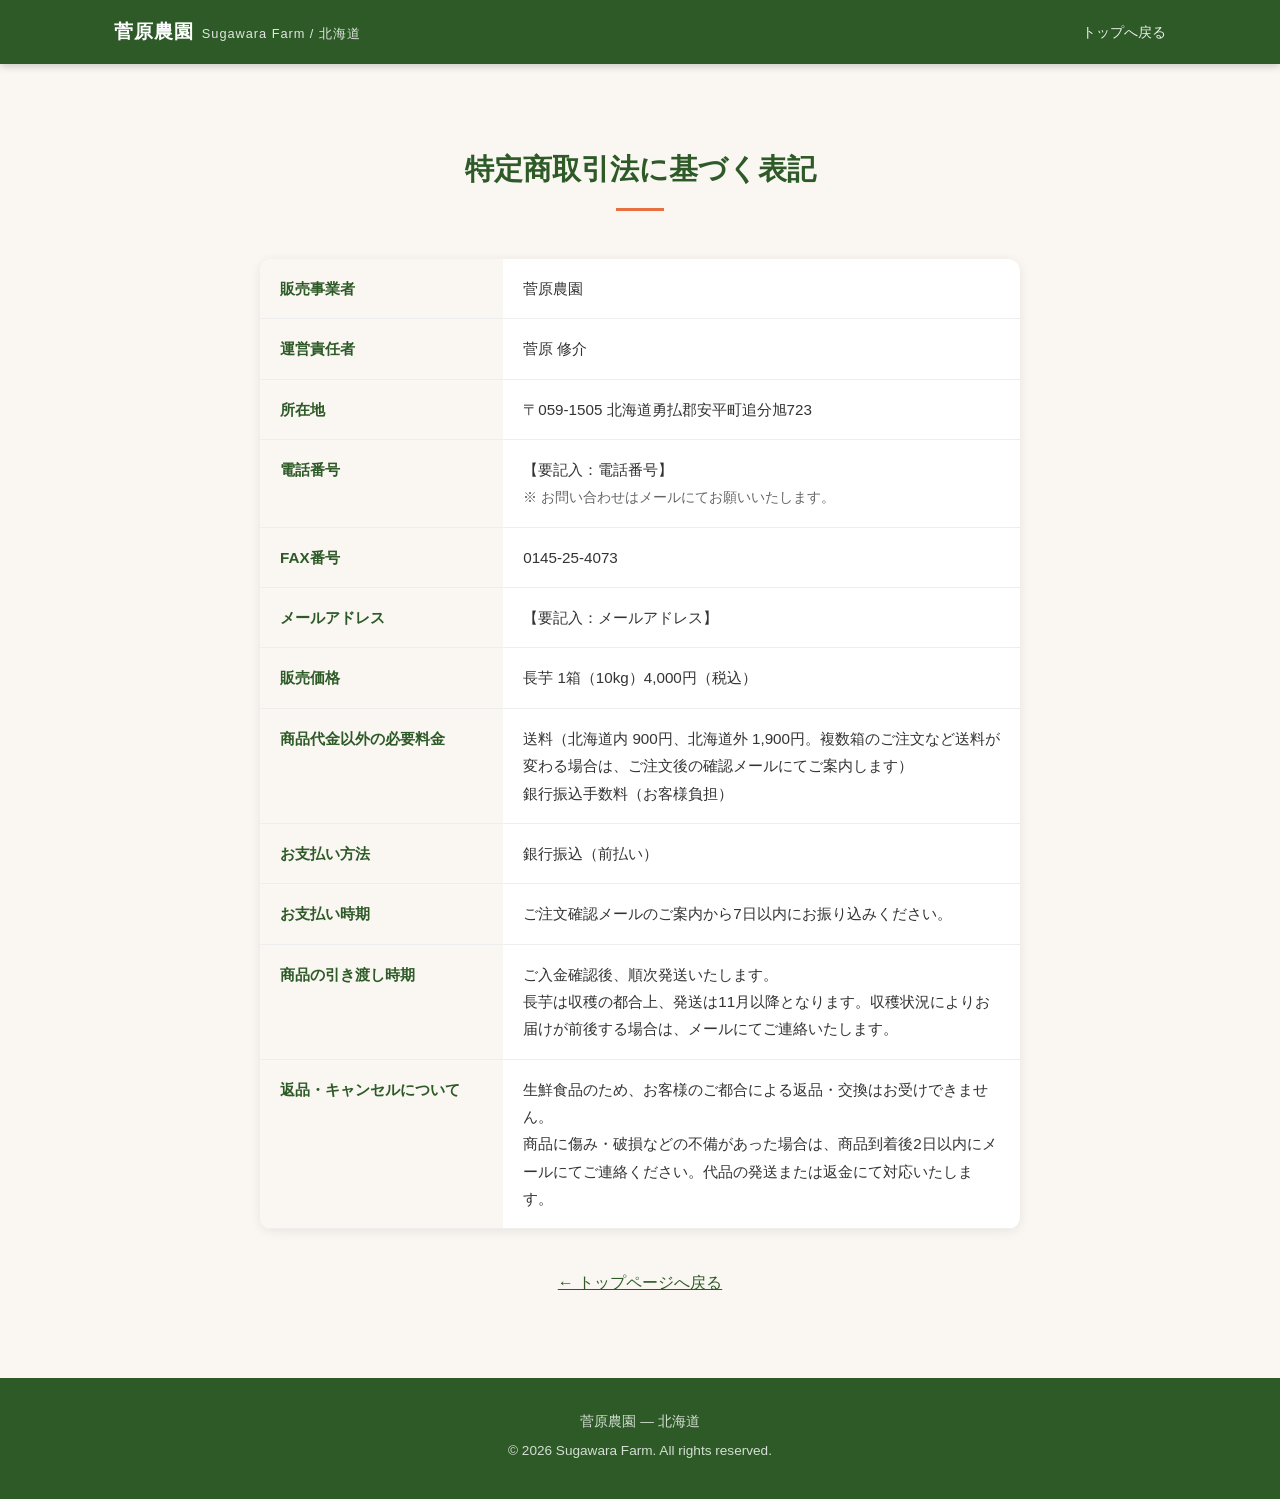
==== tokushoho.html @ b180382d "送料(道内900円・道外1,900円)と運営責任者名を追加 Co-Authored-By: Claude Fable 5 <noreply@anthropic.com>" ====
<!DOCTYPE html>
<html lang="ja">
<head>
  <meta charset="UTF-8">
  <meta name="viewport" content="width=device-width, initial-scale=1.0">
  <title>特定商取引法に基づく表記 | 菅原農園</title>
  <meta name="robots" content="noindex">
  <link rel="stylesheet" href="css/style.css">
</head>
<body>

  <!-- ヘッダー -->
  <header>
    <div class="header-inner">
      <div class="logo">
        菅原農園<span>Sugawara Farm / 北海道</span>
      </div>
      <nav>
        <ul>
          <li><a href="index.html">トップへ戻る</a></li>
        </ul>
      </nav>
    </div>
  </header>

  <section>
    <div class="section-inner">
      <h2 class="section-title">特定商取引法に基づく表記</h2>

      <table class="legal-table">
        <tr>
          <th>販売事業者</th>
          <td>菅原農園</td>
        </tr>
        <tr>
          <th>運営責任者</th>
          <td>菅原 修介</td>
        </tr>
        <tr>
          <th>所在地</th>
          <td>〒059-1505 北海道勇払郡安平町追分旭723</td>
        </tr>
        <tr>
          <th>電話番号</th>
          <td>【要記入：電話番号】<br>
          <span class="legal-note">※ お問い合わせはメールにてお願いいたします。</span></td>
        </tr>
        <tr>
          <th>FAX番号</th>
          <td>0145-25-4073</td>
        </tr>
        <tr>
          <th>メールアドレス</th>
          <td>【要記入：メールアドレス】</td>
        </tr>
        <tr>
          <th>販売価格</th>
          <td>長芋 1箱（10kg）4,000円（税込）</td>
        </tr>
        <tr>
          <th>商品代金以外の必要料金</th>
          <td>送料（北海道内 900円、北海道外 1,900円。複数箱のご注文など送料が変わる場合は、ご注文後の確認メールにてご案内します）<br>
          銀行振込手数料（お客様負担）</td>
        </tr>
        <tr>
          <th>お支払い方法</th>
          <td>銀行振込（前払い）</td>
        </tr>
        <tr>
          <th>お支払い時期</th>
          <td>ご注文確認メールのご案内から7日以内にお振り込みください。</td>
        </tr>
        <tr>
          <th>商品の引き渡し時期</th>
          <td>ご入金確認後、順次発送いたします。<br>
          長芋は収穫の都合上、発送は11月以降となります。収穫状況によりお届けが前後する場合は、メールにてご連絡いたします。</td>
        </tr>
        <tr>
          <th>返品・キャンセルについて</th>
          <td>生鮮食品のため、お客様のご都合による返品・交換はお受けできません。<br>
          商品に傷み・破損などの不備があった場合は、商品到着後2日以内にメールにてご連絡ください。代品の発送または返金にて対応いたします。</td>
        </tr>
      </table>

      <p class="legal-back"><a href="index.html">← トップページへ戻る</a></p>
    </div>
  </section>

  <!-- フッター -->
  <footer>
    <p>菅原農園 — 北海道</p>
    <p>&copy; 2026 Sugawara Farm. All rights reserved.</p>
  </footer>

</body>
</html>
---- css/style.css ----
/* ===========================
   菅原農園 - スタイルシート
   =========================== */

/* リセット・基本設定 */
*, *::before, *::after {
  box-sizing: border-box;
  margin: 0;
  padding: 0;
}

:root {
  --green:      #2D5A27;
  --green-light:#4A8C3F;
  --brown:      #6B4C2A;
  --accent:     #E86F40;
  --bg:         #FAF7F2;
  --white:      #FFFFFF;
  --text:       #333333;
  --text-light: #666666;
}

html {
  scroll-behavior: smooth;
}

body {
  font-family: 'Hiragino Kaku Gothic ProN', 'Noto Sans JP', sans-serif;
  background-color: var(--bg);
  color: var(--text);
  line-height: 1.8;
}

img {
  max-width: 100%;
  height: auto;
  display: block;
}

a {
  color: inherit;
  text-decoration: none;
}

/* ===========================
   ヘッダー・ナビ
   =========================== */
header {
  background-color: var(--green);
  position: sticky;
  top: 0;
  z-index: 100;
  box-shadow: 0 2px 8px rgba(0,0,0,0.2);
}

.header-inner {
  max-width: 1100px;
  margin: 0 auto;
  padding: 0 24px;
  display: flex;
  align-items: center;
  justify-content: space-between;
  height: 64px;
}

.logo {
  color: var(--white);
  font-size: 1.2rem;
  font-weight: bold;
  letter-spacing: 0.05em;
}

.logo span {
  font-size: 0.8rem;
  font-weight: normal;
  margin-left: 8px;
  opacity: 0.85;
}

nav ul {
  list-style: none;
  display: flex;
  gap: 28px;
}

nav a {
  color: var(--white);
  font-size: 0.9rem;
  opacity: 0.9;
  transition: opacity 0.2s;
}

nav a:hover {
  opacity: 1;
  border-bottom: 2px solid var(--accent);
}

/* ===========================
   ヒーローセクション
   =========================== */
.hero {
  background: linear-gradient(135deg, var(--green) 0%, var(--green-light) 60%, #7AB648 100%);
  color: var(--white);
  text-align: center;
  padding: 100px 24px;
}

.hero-catchcopy {
  font-size: clamp(1.8rem, 4vw, 3rem);
  font-weight: bold;
  letter-spacing: 0.1em;
  margin-bottom: 16px;
}

.hero-sub {
  font-size: 1rem;
  opacity: 0.9;
  margin-bottom: 40px;
}

.hero-btn {
  display: inline-block;
  background-color: var(--accent);
  color: var(--white);
  padding: 14px 40px;
  border-radius: 40px;
  font-size: 1rem;
  font-weight: bold;
  transition: background-color 0.2s, transform 0.2s;
}

.hero-btn:hover {
  background-color: #d45e30;
  transform: translateY(-2px);
}

/* ===========================
   セクション共通
   =========================== */
section {
  padding: 80px 24px;
}

.section-inner {
  max-width: 1100px;
  margin: 0 auto;
}

.section-title {
  font-size: 1.8rem;
  font-weight: bold;
  color: var(--green);
  text-align: center;
  margin-bottom: 8px;
}

.section-title::after {
  content: '';
  display: block;
  width: 48px;
  height: 3px;
  background-color: var(--accent);
  margin: 12px auto 48px;
}

/* ===========================
   農園紹介
   =========================== */
#about {
  background-color: var(--white);
}

.about-grid {
  display: grid;
  grid-template-columns: 1fr 1fr;
  gap: 48px;
  align-items: center;
}

.about-text p {
  margin-bottom: 16px;
  color: var(--text);
}

.about-img {
  background-color: #e8e8e8;
  border-radius: 12px;
  height: 280px;
  display: flex;
  align-items: center;
  justify-content: center;
  color: var(--text-light);
  font-size: 0.9rem;
}

/* ===========================
   商品
   =========================== */
#products {
  background-color: var(--bg);
}

.products-grid {
  display: grid;
  grid-template-columns: repeat(4, 1fr);
  gap: 32px;
}

@media (max-width: 900px) {
  .products-grid {
    grid-template-columns: repeat(2, 1fr);
  }
}

@media (max-width: 480px) {
  .products-grid {
    grid-template-columns: 1fr;
  }
}

.product-card {
  background-color: var(--white);
  border-radius: 12px;
  overflow: hidden;
  box-shadow: 0 2px 12px rgba(0,0,0,0.08);
  transition: transform 0.2s, box-shadow 0.2s;
}

.product-card:hover {
  transform: translateY(-4px);
  box-shadow: 0 8px 24px rgba(0,0,0,0.12);
}

.product-img {
  background-color: #e8e8e8;
  height: 220px;
  overflow: hidden;
  position: relative;
}

.product-img img {
  position: absolute;
  top: 0;
  left: 0;
  width: 100%;
  height: 100%;
  object-fit: cover;
  object-position: center;
}

.product-img.melon   { background-color: #fde8dc; }
.product-img.nagaimo { background-color: #e8eedc; }
.product-img.gobo    { background-color: #ede4d4; }
.product-img.rice    { background-color: #fdf6dc; }

.product-body {
  padding: 20px;
}

.product-name {
  font-size: 1.1rem;
  font-weight: bold;
  color: var(--green);
  margin-bottom: 8px;
}

.product-season {
  display: inline-block;
  background-color: var(--bg);
  color: var(--brown);
  font-size: 0.75rem;
  padding: 2px 10px;
  border-radius: 20px;
  margin-bottom: 10px;
}

.product-desc {
  font-size: 0.9rem;
  color: var(--text-light);
}

/* ===========================
   注文フォーム
   =========================== */
#order {
  background-color: var(--white);
}

/* 価格表示 */
.price-box {
  max-width: 640px;
  margin: 0 auto 32px;
  background-color: var(--bg);
  border: 2px solid var(--green);
  border-radius: 12px;
  padding: 28px 24px;
  text-align: center;
}

.price-item {
  font-size: 1.1rem;
  font-weight: bold;
  color: var(--text);
  margin-bottom: 4px;
}

.price-value {
  font-size: 2.4rem;
  font-weight: bold;
  color: var(--green);
  line-height: 1.3;
  margin-bottom: 12px;
}

.price-value span {
  font-size: 1rem;
  color: var(--text);
  margin-left: 4px;
}

.price-note {
  font-size: 0.85rem;
  color: var(--text-light);
}

/* 注文の流れ */
.order-flow {
  max-width: 640px;
  margin: 0 auto 48px;
}

.order-flow h3 {
  font-size: 1.1rem;
  color: var(--green);
  text-align: center;
  margin-bottom: 20px;
}

.order-flow ol {
  list-style: none;
  counter-reset: flow;
}

.order-flow li {
  counter-increment: flow;
  position: relative;
  padding: 14px 16px 14px 56px;
  background-color: var(--bg);
  border-radius: 8px;
  margin-bottom: 10px;
  font-size: 0.95rem;
  color: var(--text-light);
}

.order-flow li strong {
  color: var(--text);
}

.order-flow li::before {
  content: counter(flow);
  position: absolute;
  left: 16px;
  top: 16px;
  width: 28px;
  height: 28px;
  background-color: var(--accent);
  color: var(--white);
  border-radius: 50%;
  display: flex;
  align-items: center;
  justify-content: center;
  font-weight: bold;
  font-size: 0.9rem;
}

.order-note {
  text-align: center;
  color: var(--text-light);
  margin-bottom: 40px;
  font-size: 0.95rem;
}

.order-form {
  max-width: 640px;
  margin: 0 auto;
}

.form-group {
  margin-bottom: 24px;
}

.form-group label {
  display: block;
  font-weight: bold;
  margin-bottom: 6px;
  color: var(--text);
  font-size: 0.95rem;
}

.form-group label .required {
  color: var(--accent);
  margin-left: 4px;
  font-size: 0.8rem;
}

.form-group input,
.form-group select,
.form-group textarea {
  width: 100%;
  padding: 12px 16px;
  border: 1px solid #ccc;
  border-radius: 8px;
  font-size: 1rem;
  font-family: inherit;
  background-color: var(--bg);
  transition: border-color 0.2s;
}

.form-group input:focus,
.form-group select:focus,
.form-group textarea:focus {
  outline: none;
  border-color: var(--green);
}

.form-group textarea {
  height: 120px;
  resize: vertical;
}

.form-submit {
  text-align: center;
}

.submit-btn {
  background-color: var(--green);
  color: var(--white);
  border: none;
  padding: 16px 56px;
  border-radius: 40px;
  font-size: 1rem;
  font-weight: bold;
  cursor: pointer;
  transition: background-color 0.2s, transform 0.2s;
}

.submit-btn:hover {
  background-color: var(--green-light);
  transform: translateY(-2px);
}

/* ===========================
   お問い合わせ・アクセス
   =========================== */
#contact {
  background-color: var(--bg);
}

.contact-grid {
  display: grid;
  grid-template-columns: 1fr 1fr;
  gap: 48px;
}

.contact-info h3 {
  font-size: 1.1rem;
  color: var(--green);
  margin-bottom: 16px;
}

.contact-info p {
  color: var(--text-light);
  margin-bottom: 8px;
}

.contact-info a {
  color: var(--green);
  text-decoration: underline;
}

.map-placeholder {
  background-color: #e0e0e0;
  border-radius: 12px;
  height: 240px;
  display: flex;
  align-items: center;
  justify-content: center;
  color: var(--text-light);
  font-size: 0.9rem;
}

/* ===========================
   特定商取引法ページ
   =========================== */
.legal-table {
  width: 100%;
  max-width: 760px;
  margin: 0 auto;
  border-collapse: collapse;
  background-color: var(--white);
  border-radius: 12px;
  overflow: hidden;
  box-shadow: 0 2px 12px rgba(0,0,0,0.08);
}

.legal-table th,
.legal-table td {
  padding: 16px 20px;
  border-bottom: 1px solid #eee;
  text-align: left;
  font-size: 0.95rem;
  vertical-align: top;
}

.legal-table th {
  background-color: var(--bg);
  color: var(--green);
  font-weight: bold;
  width: 32%;
  white-space: nowrap;
}

@media (max-width: 600px) {
  .legal-table th,
  .legal-table td {
    display: block;
    width: 100%;
  }

  .legal-table th {
    border-bottom: none;
    padding-bottom: 4px;
  }
}

.legal-note {
  font-size: 0.85rem;
  color: var(--text-light);
}

.legal-back {
  text-align: center;
  margin-top: 40px;
}

.legal-back a {
  color: var(--green);
  text-decoration: underline;
}

/* ===========================
   フッター
   =========================== */
footer {
  background-color: var(--green);
  color: var(--white);
  text-align: center;
  padding: 32px 24px;
}

footer p {
  opacity: 0.8;
  font-size: 0.85rem;
  margin-bottom: 4px;
}

/* ===========================
   レスポンシブ
   =========================== */
@media (max-width: 768px) {
  nav ul {
    gap: 16px;
  }

  .about-grid,
  .contact-grid {
    grid-template-columns: 1fr;
  }

  .about-img {
    height: 200px;
  }

  .hero {
    padding: 72px 24px;
  }
}

@media (max-width: 480px) {
  .header-inner {
    flex-direction: column;
    height: auto;
    padding: 10px 16px;
    gap: 8px;
  }

  .logo {
    font-size: 1rem;
  }

  .logo span {
    display: none;
  }

  nav ul {
    gap: 16px;
  }

  nav a {
    font-size: 0.85rem;
  }
}
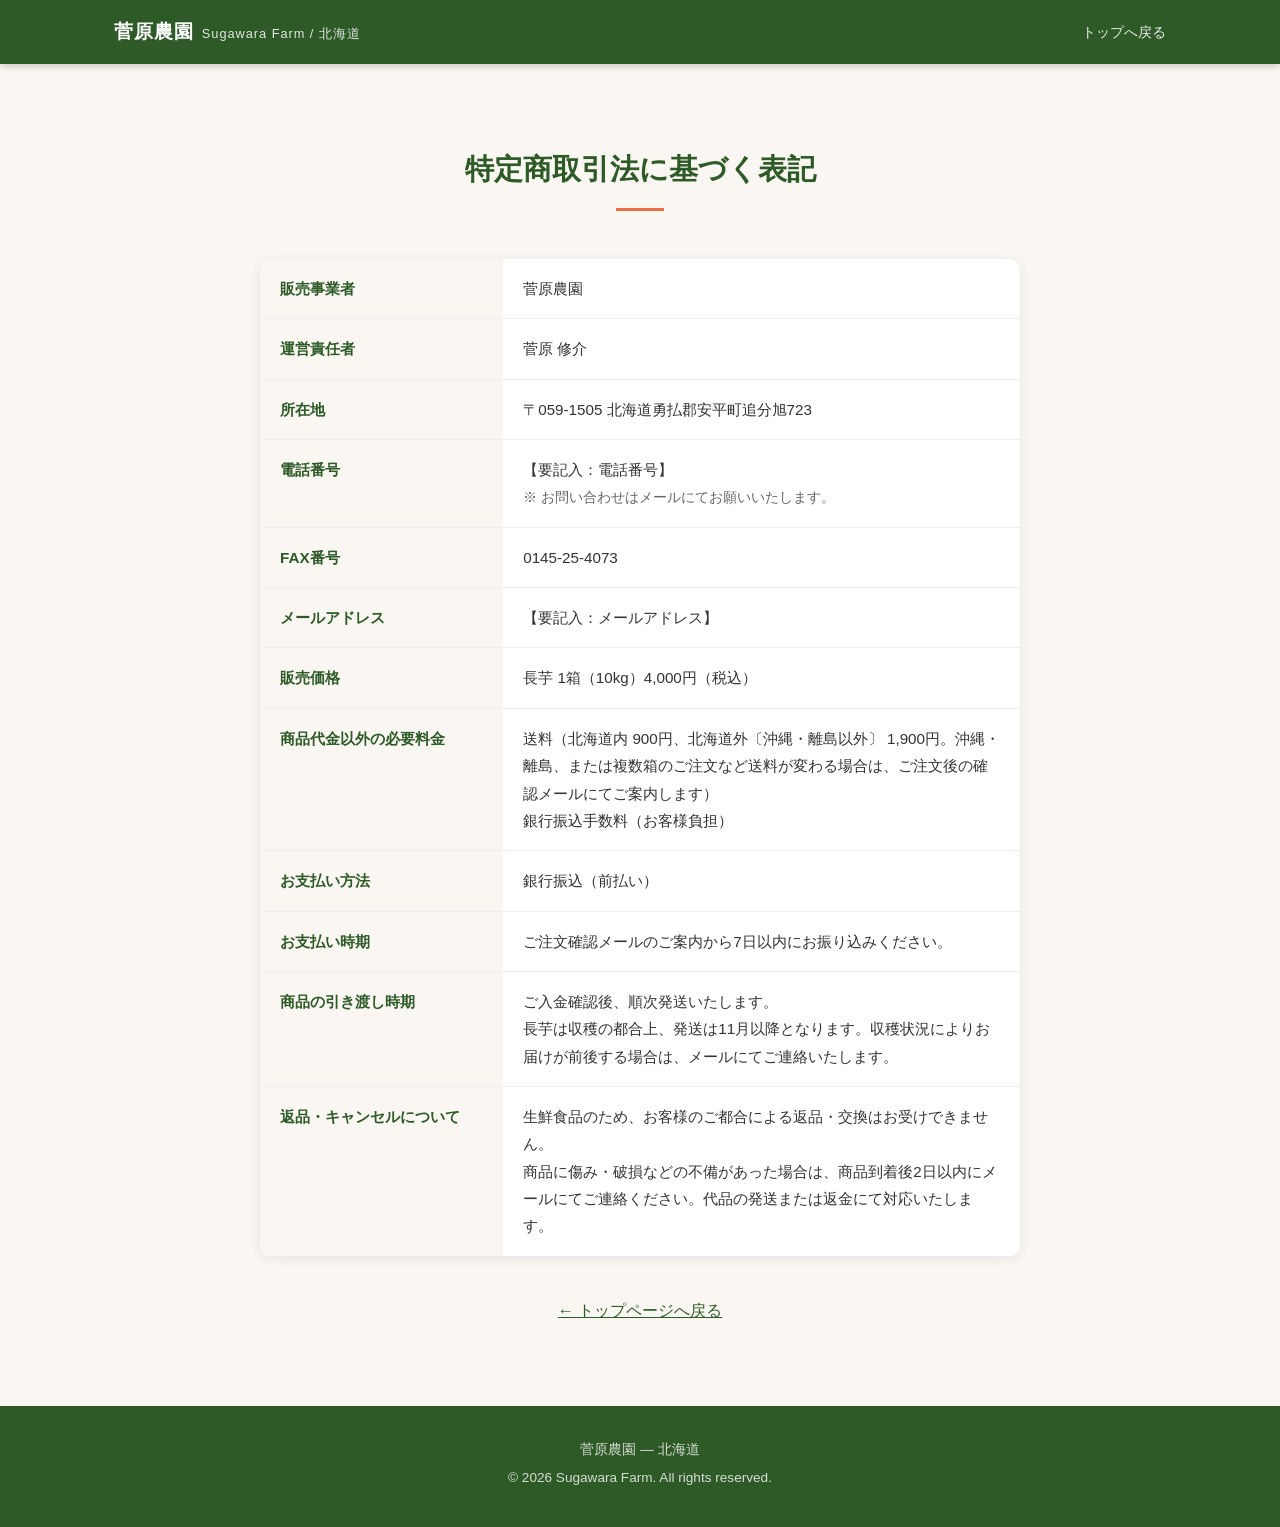
==== commit 4320eaca: "送料表記に「沖縄・離島以外」を追記 Co-Authored-By: Claude Fable 5 <noreply@anthropic.com>" ====
--- a/tokushoho.html
+++ b/tokushoho.html
@@ -59,7 +59,7 @@
         </tr>
         <tr>
           <th>商品代金以外の必要料金</th>
-          <td>送料（北海道内 900円、北海道外 1,900円。複数箱のご注文など送料が変わる場合は、ご注文後の確認メールにてご案内します）<br>
+          <td>送料（北海道内 900円、北海道外〔沖縄・離島以外〕 1,900円。沖縄・離島、または複数箱のご注文など送料が変わる場合は、ご注文後の確認メールにてご案内します）<br>
           銀行振込手数料（お客様負担）</td>
         </tr>
         <tr>
--- a/css/style.css
+++ b/css/style.css
@@ -191,6 +191,13 @@
   justify-content: center;
   color: var(--text-light);
   font-size: 0.9rem;
+  overflow: hidden;
+}
+
+.about-img img {
+  width: 100%;
+  height: 100%;
+  object-fit: cover;
 }
 
 /* ===========================
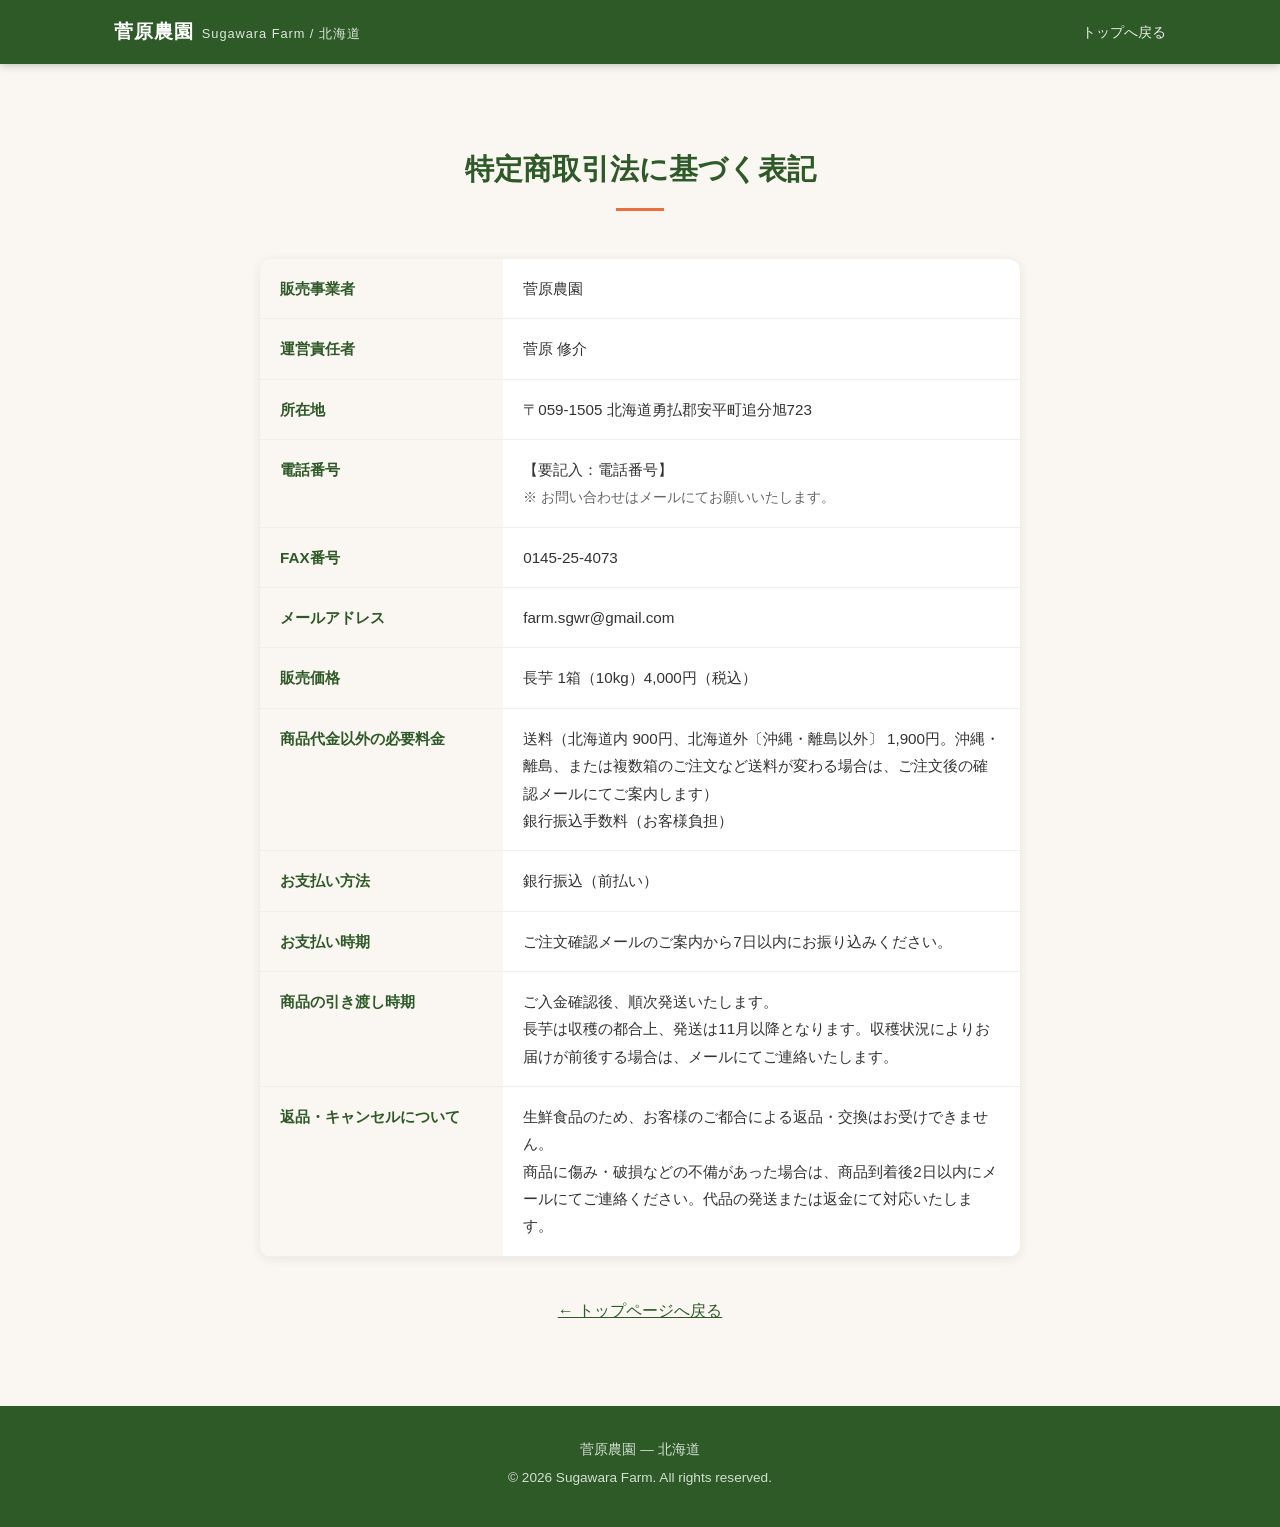
==== commit 5e8b990f: "お問い合わせ・特商法ページにメールアドレスを設定 Co-Authored-By: Claude Fable 5 <noreply@anthropic.com>" ====
--- a/tokushoho.html
+++ b/tokushoho.html
@@ -51,7 +51,7 @@
         </tr>
         <tr>
           <th>メールアドレス</th>
-          <td>【要記入：メールアドレス】</td>
+          <td>farm.sgwr@gmail.com</td>
         </tr>
         <tr>
           <th>販売価格</th>
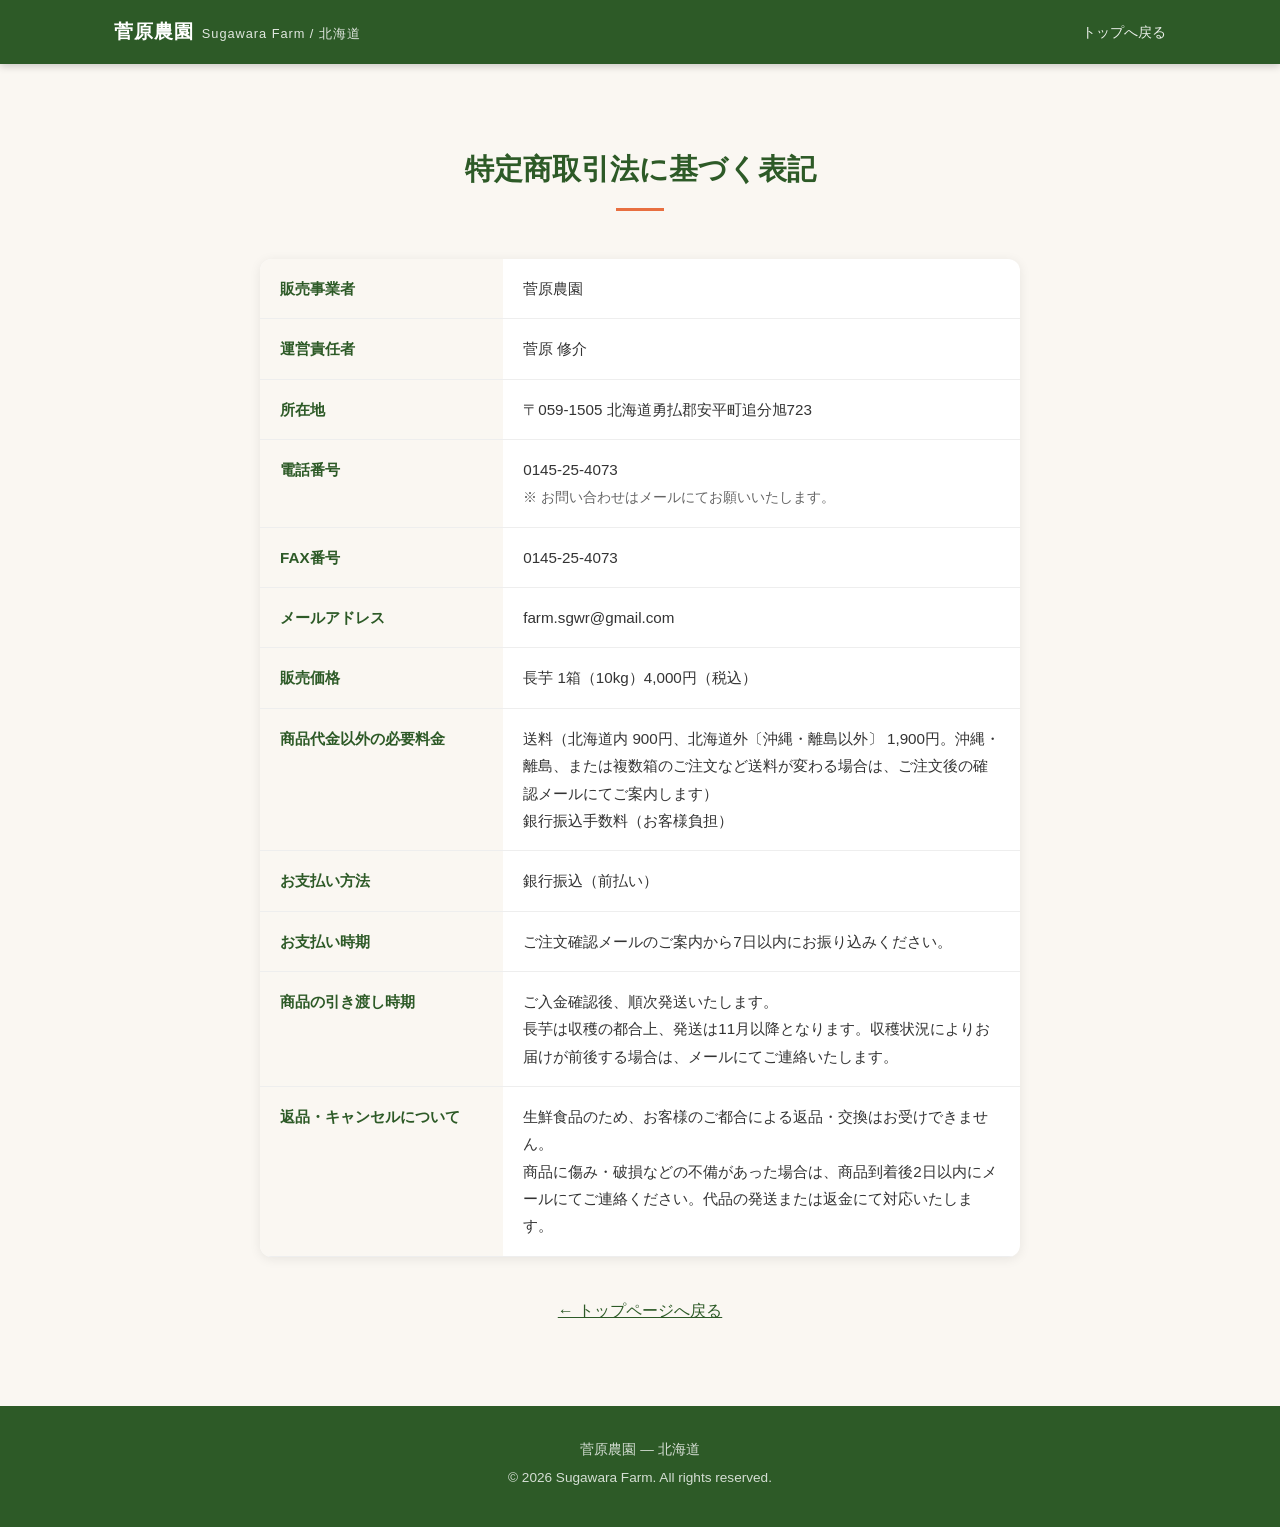
==== commit 20c78022: "特商法ページに電話番号を記載 Co-Authored-By: Claude Fable 5 <noreply@anthropic.com>" ====
--- a/tokushoho.html
+++ b/tokushoho.html
@@ -42,7 +42,7 @@
         </tr>
         <tr>
           <th>電話番号</th>
-          <td>【要記入：電話番号】<br>
+          <td>0145-25-4073<br>
           <span class="legal-note">※ お問い合わせはメールにてお願いいたします。</span></td>
         </tr>
         <tr>
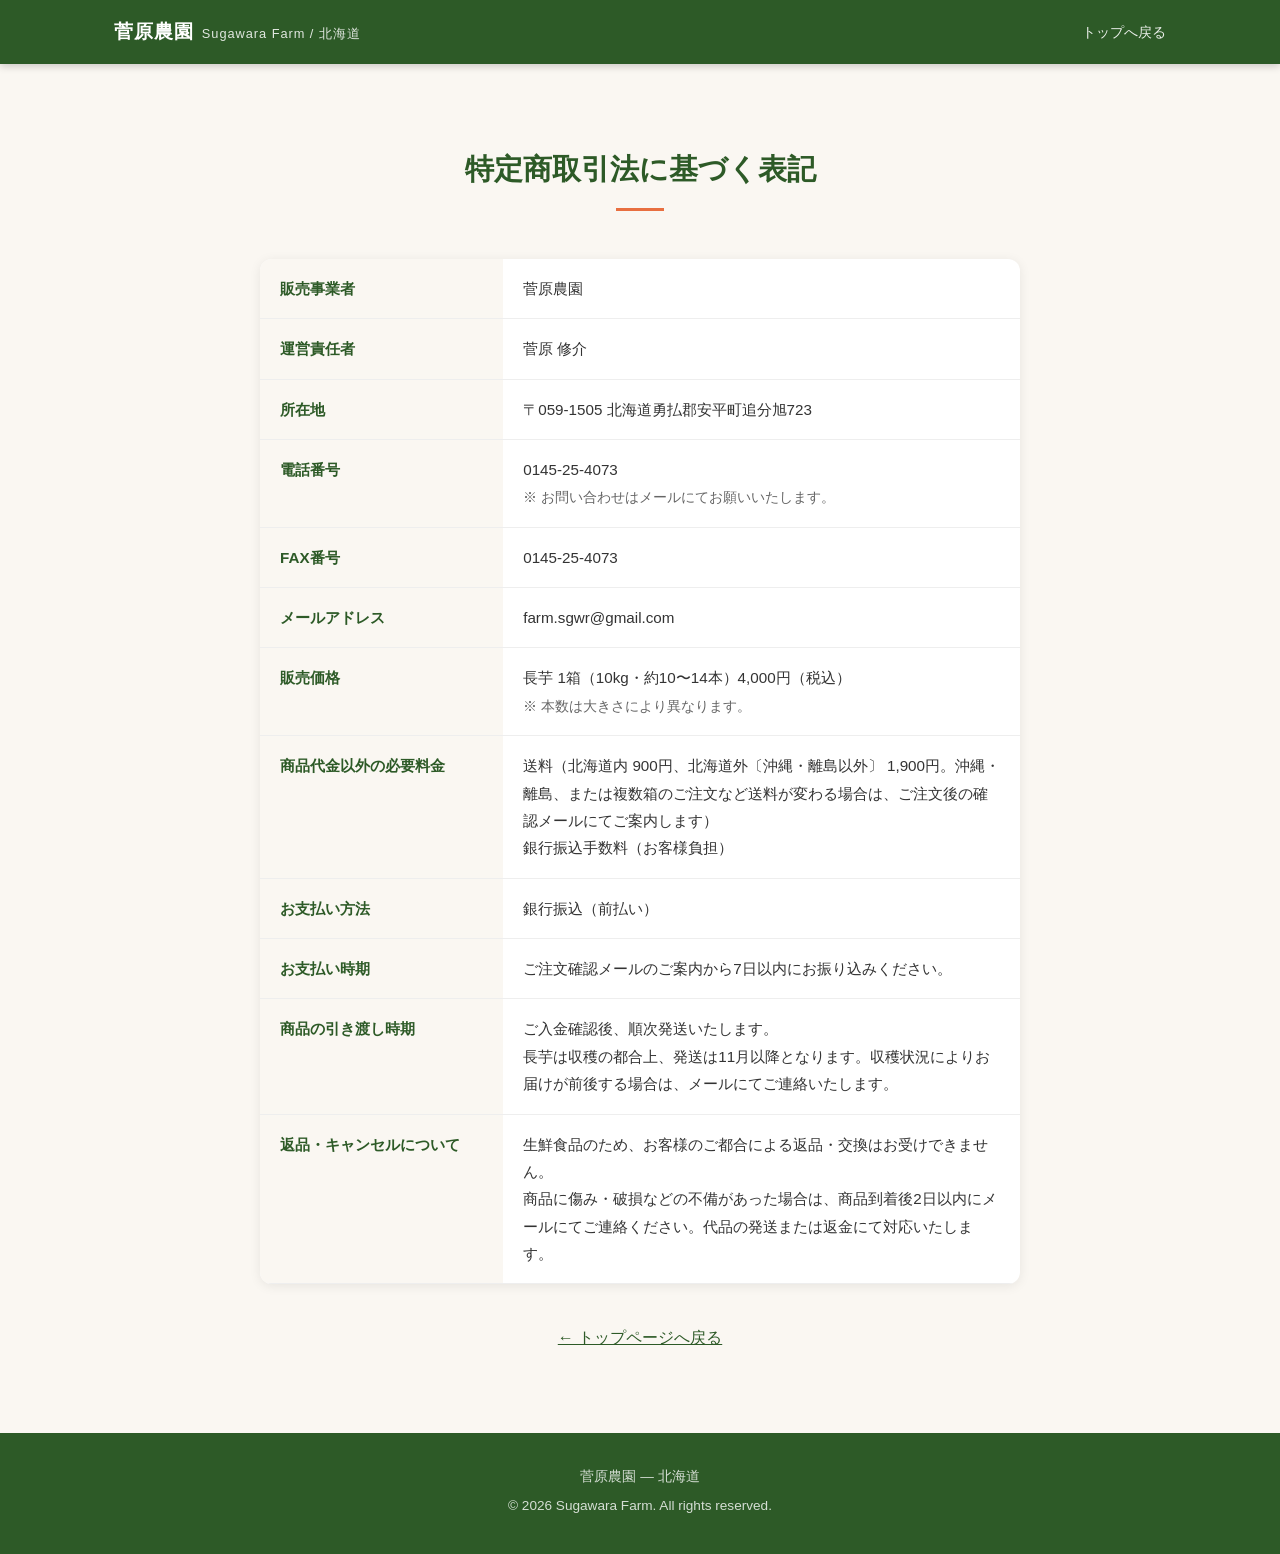
==== commit 48176977: "長芋1箱の本数の目安（約10〜14本）を追記 Co-Authored-By: Claude Fable 5 <noreply@anthropic.com>" ====
--- a/tokushoho.html
+++ b/tokushoho.html
@@ -55,7 +55,8 @@
         </tr>
         <tr>
           <th>販売価格</th>
-          <td>長芋 1箱（10kg）4,000円（税込）</td>
+          <td>長芋 1箱（10kg・約10〜14本）4,000円（税込）<br>
+          <span class="legal-note">※ 本数は大きさにより異なります。</span></td>
         </tr>
         <tr>
           <th>商品代金以外の必要料金</th>
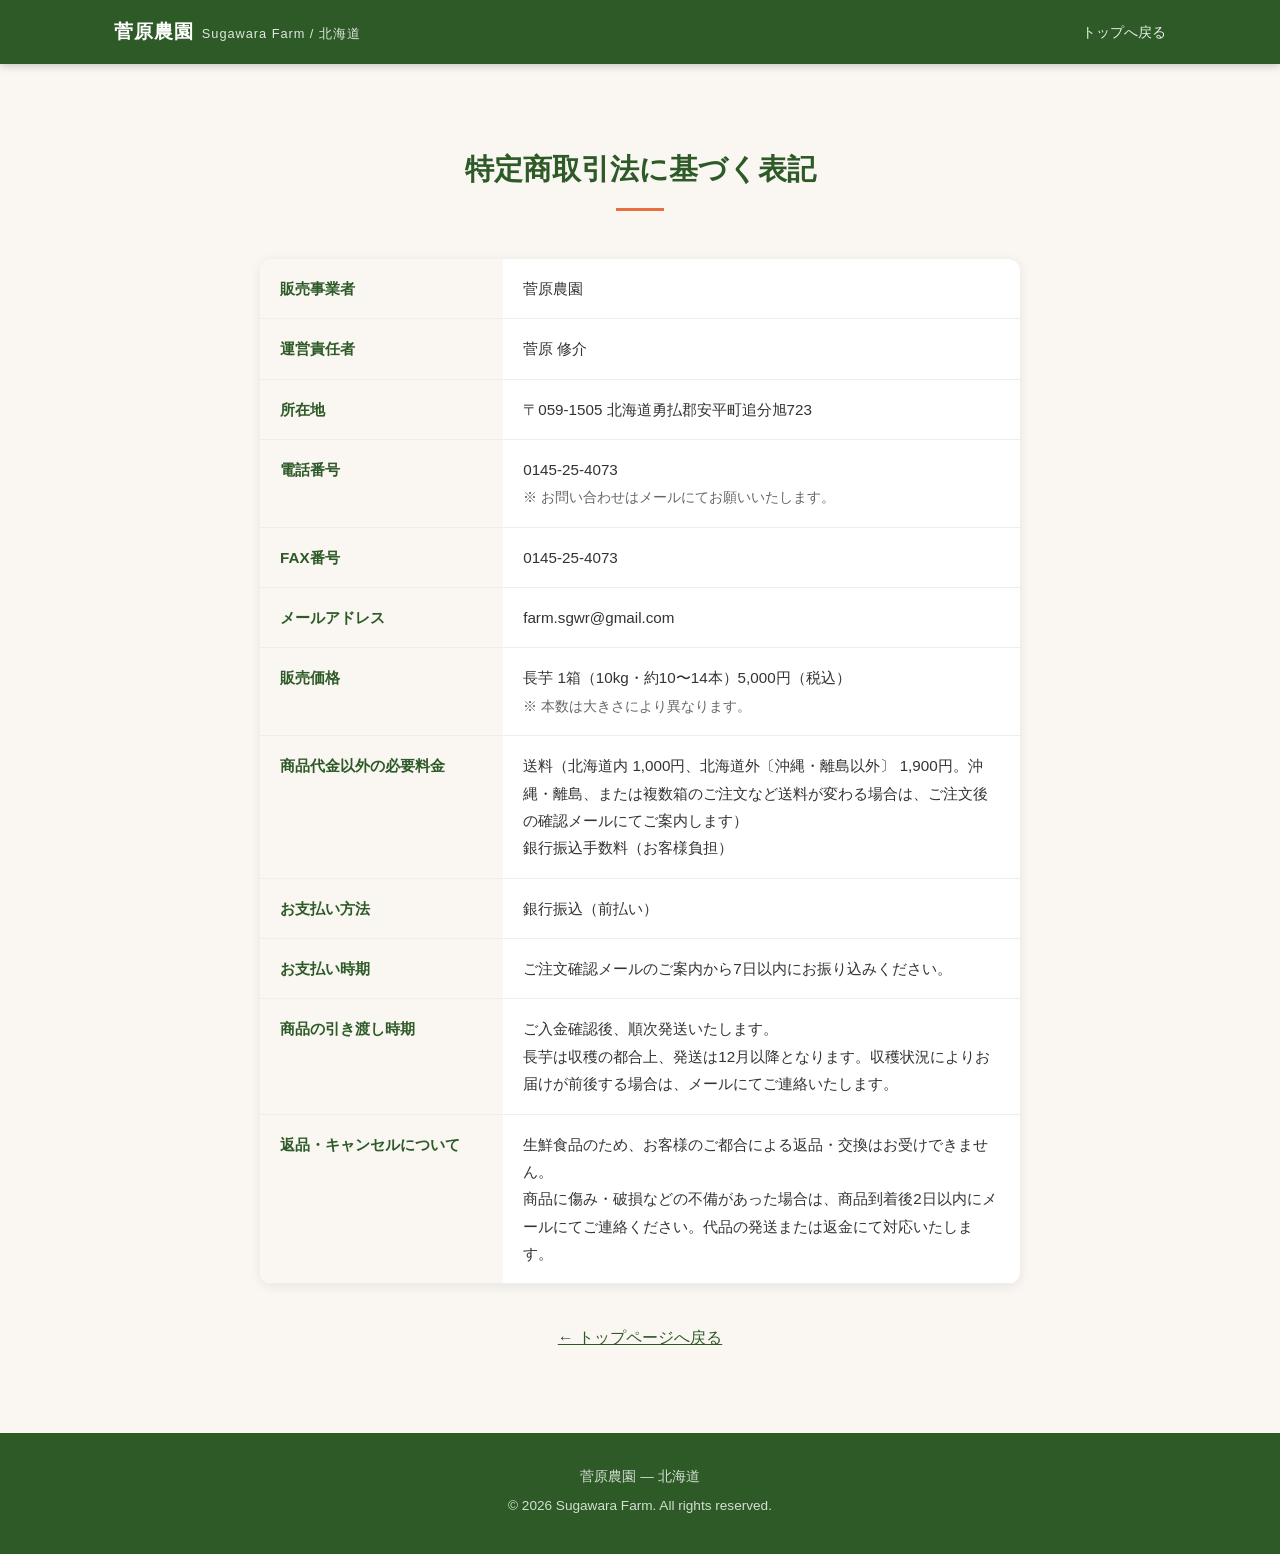
==== commit 8dc879f8: "長芋の価格を5,000円、道内送料を1,000円、発送時期を12月以降に変更 Co-Authored-By: Claude Fable 5.2 <noreply@anthropic.com>" ====
--- a/tokushoho.html
+++ b/tokushoho.html
@@ -55,12 +55,12 @@
         </tr>
         <tr>
           <th>販売価格</th>
-          <td>長芋 1箱（10kg・約10〜14本）4,000円（税込）<br>
+          <td>長芋 1箱（10kg・約10〜14本）5,000円（税込）<br>
           <span class="legal-note">※ 本数は大きさにより異なります。</span></td>
         </tr>
         <tr>
           <th>商品代金以外の必要料金</th>
-          <td>送料（北海道内 900円、北海道外〔沖縄・離島以外〕 1,900円。沖縄・離島、または複数箱のご注文など送料が変わる場合は、ご注文後の確認メールにてご案内します）<br>
+          <td>送料（北海道内 1,000円、北海道外〔沖縄・離島以外〕 1,900円。沖縄・離島、または複数箱のご注文など送料が変わる場合は、ご注文後の確認メールにてご案内します）<br>
           銀行振込手数料（お客様負担）</td>
         </tr>
         <tr>
@@ -74,7 +74,7 @@
         <tr>
           <th>商品の引き渡し時期</th>
           <td>ご入金確認後、順次発送いたします。<br>
-          長芋は収穫の都合上、発送は11月以降となります。収穫状況によりお届けが前後する場合は、メールにてご連絡いたします。</td>
+          長芋は収穫の都合上、発送は12月以降となります。収穫状況によりお届けが前後する場合は、メールにてご連絡いたします。</td>
         </tr>
         <tr>
           <th>返品・キャンセルについて</th>
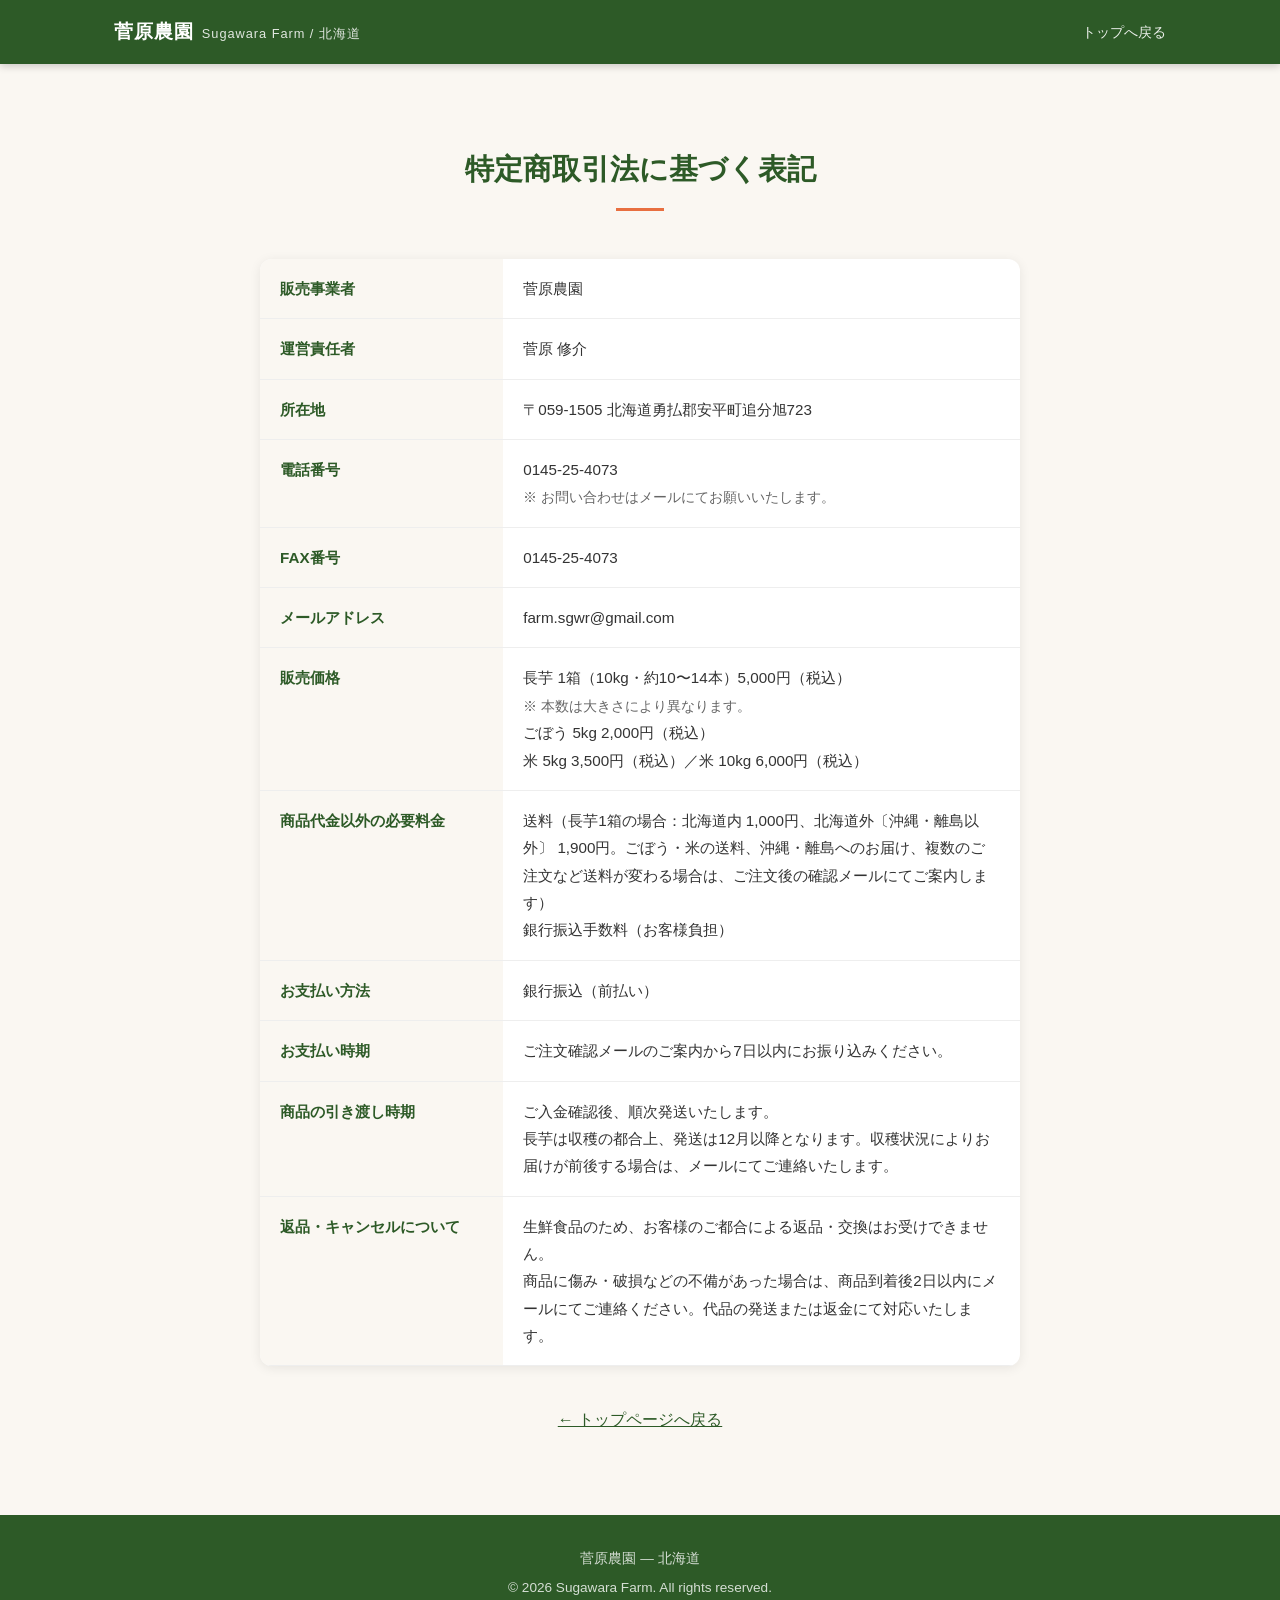
==== commit 2793ad0c: "ごぼう・米の価格を掲載し、注文フォームで注文できるように変更 ごぼう5kg 2,000円、米5kg 3,500円、米10kg 6,000円。  Co-Authored-By: Claude Fable" ====
--- a/tokushoho.html
+++ b/tokushoho.html
@@ -56,11 +56,13 @@
         <tr>
           <th>販売価格</th>
           <td>長芋 1箱（10kg・約10〜14本）5,000円（税込）<br>
-          <span class="legal-note">※ 本数は大きさにより異なります。</span></td>
+          <span class="legal-note">※ 本数は大きさにより異なります。</span><br>
+          ごぼう 5kg 2,000円（税込）<br>
+          米 5kg 3,500円（税込）／米 10kg 6,000円（税込）</td>
         </tr>
         <tr>
           <th>商品代金以外の必要料金</th>
-          <td>送料（北海道内 1,000円、北海道外〔沖縄・離島以外〕 1,900円。沖縄・離島、または複数箱のご注文など送料が変わる場合は、ご注文後の確認メールにてご案内します）<br>
+          <td>送料（長芋1箱の場合：北海道内 1,000円、北海道外〔沖縄・離島以外〕 1,900円。ごぼう・米の送料、沖縄・離島へのお届け、複数のご注文など送料が変わる場合は、ご注文後の確認メールにてご案内します）<br>
           銀行振込手数料（お客様負担）</td>
         </tr>
         <tr>
--- a/css/style.css
+++ b/css/style.css
@@ -326,6 +326,65 @@
 }
 
 .price-note {
+  font-size: 0.85rem;
+  color: var(--text-light);
+  text-align: left;
+}
+
+.price-list {
+  list-style: none;
+  margin-bottom: 16px;
+}
+
+.price-list li {
+  display: flex;
+  justify-content: space-between;
+  align-items: baseline;
+  gap: 12px;
+  padding: 10px 4px;
+  border-bottom: 1px dashed #cfd8c8;
+  text-align: left;
+}
+
+.price-name {
+  font-size: 1.05rem;
+  font-weight: bold;
+  color: var(--text);
+}
+
+.price-amount {
+  font-size: 1.6rem;
+  font-weight: bold;
+  color: var(--green);
+  white-space: nowrap;
+}
+
+.price-amount small {
+  font-size: 0.9rem;
+  color: var(--text);
+  margin-left: 2px;
+}
+
+/* 注文数（商品ごと） */
+.qty-row {
+  display: flex;
+  align-items: center;
+  justify-content: space-between;
+  gap: 12px;
+  margin-bottom: 8px;
+}
+
+.form-group .qty-row label {
+  margin-bottom: 0;
+  font-weight: normal;
+}
+
+.form-group .qty-row select {
+  width: 120px;
+  flex-shrink: 0;
+}
+
+.qty-hint {
   font-size: 0.85rem;
   color: var(--text-light);
 }
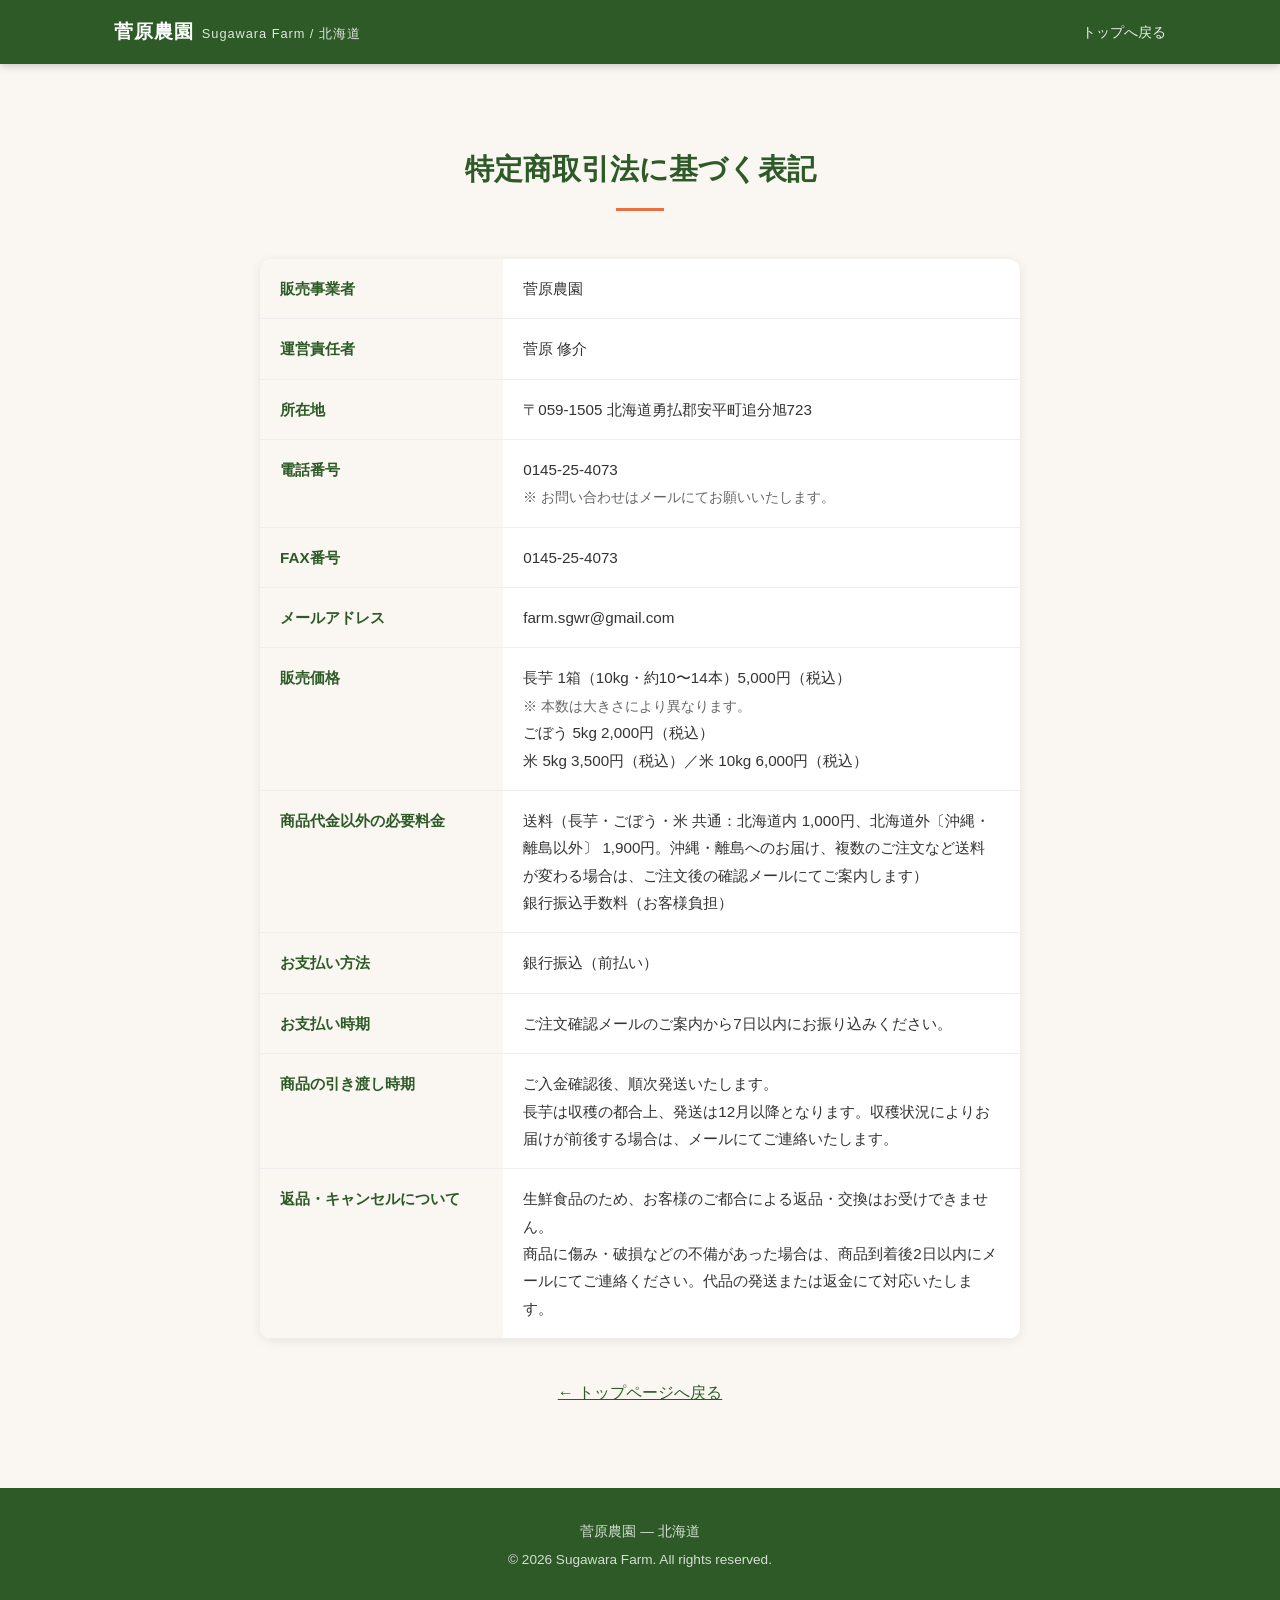
==== commit 2a030a69: "ごぼう・米の送料を長芋と共通（道内1,000円・道外1,900円）と明記 Co-Authored-By: Claude Fable 5.2 <noreply@anthropic.com>" ====
--- a/tokushoho.html
+++ b/tokushoho.html
@@ -62,7 +62,7 @@
         </tr>
         <tr>
           <th>商品代金以外の必要料金</th>
-          <td>送料（長芋1箱の場合：北海道内 1,000円、北海道外〔沖縄・離島以外〕 1,900円。ごぼう・米の送料、沖縄・離島へのお届け、複数のご注文など送料が変わる場合は、ご注文後の確認メールにてご案内します）<br>
+          <td>送料（長芋・ごぼう・米 共通：北海道内 1,000円、北海道外〔沖縄・離島以外〕 1,900円。沖縄・離島へのお届け、複数のご注文など送料が変わる場合は、ご注文後の確認メールにてご案内します）<br>
           銀行振込手数料（お客様負担）</td>
         </tr>
         <tr>
